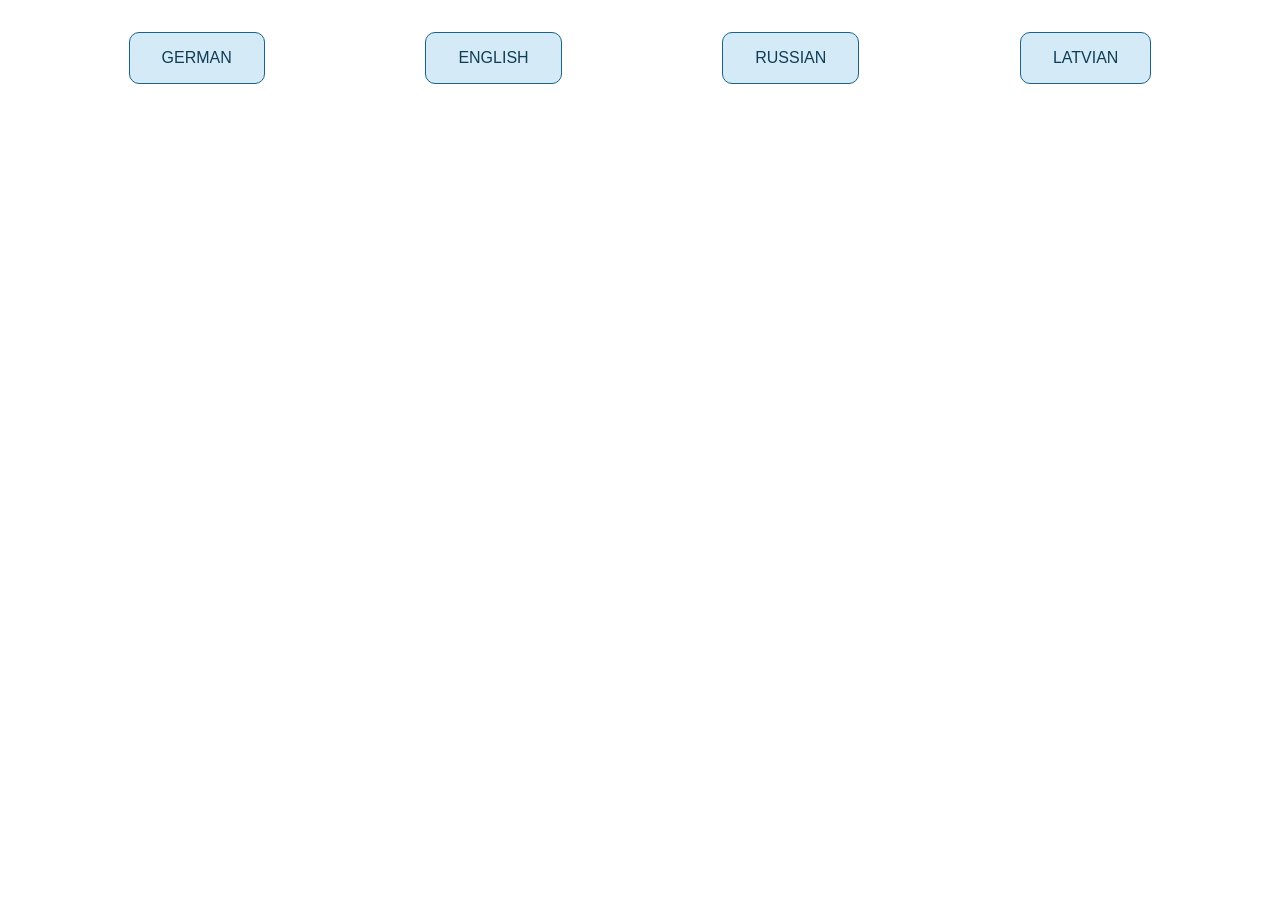
==== index.html @ 8a3ef65c ""first one"" ====
<!DOCTYPE html>
<html lang="en">
  <head>
    <meta charset="UTF-8" />
    <meta name="viewport" content="width=device-width, initial-scale=1.0" />
    <link rel="stylesheet" href="styles/normalize.css" />
    <link rel="stylesheet" href="styles/styles.css" />
    <title>Document</title>
  </head>
  <body>
    <div class="indexButtons">
      <a href="de.html">German</a>
      <a href="eng.html">English</a>
      <a href="ru.html">Russian</a>
      <a href="lv.html">Latvian</a>
    </div>
  </body>
</html>
---- styles/styles.css ----
/* Gblobal */

html {
    box-sizing: border-box;
}

body {
    font-family: Inter, Arial, Helvetica, sans-serif;
}

:root {
    --mainColor: hsl(201, 68%, 32%);
    --mainColorDark: hsl(201, 68%, 20%);
    --mainColorLight: hsl(201, 68%, 90%);
    --secondaryColor: hsl(199, 43%, 47%);
    --secondaryColorDark: hsl(199, 43%, 20%);
    --accentColor: hsl(177, 93%, 38%);
    --lightAccentColor: hsl(177, 93%, 90%);
}

h1, h3, p, a {
    color: var(--mainColorDark);
}


a {
    text-decoration: none;
    color: var(--mainColorLight);
    font-size: 1rem;
    text-transform: uppercase;
}

a:hover {
    color: hsl(201, 68%, 95%); 
}

.hover-underline-animation {
  display: inline-block;
  position: relative;
  
}
.hover-underline-animation::after {
  content: '';
  position: absolute;
  width: 100%;
  transform: scaleX(0);
  height: 2px;
  bottom: 0;
  left: 0;
  background-color: hsl(201, 68%, 95%); 
  transform-origin: bottom center;
  transition: transform 0.25s ease-out;
}
.hover-underline-animation:hover::after {
  transform: scaleX(1);
  transform-origin: bottom center;
}

ul {
    margin: 0 auto;
    font-size: 1.5rem;
}

li {
    list-style-type: none;
    display: inline-block;
    margin: 0.75rem 1rem;
}

img {
    width: 100%;
    max-width: 500px;
    height: auto;
    object-fit: cover;
    display: block;
    margin: auto;
}

/* Reusable */

.h3--designed {
    margin: 2rem 0;
    text-transform: uppercase;
    font-weight: 600;
    letter-spacing: 0.05rem;
    text-shadow: 1px 1px 5px hsl(0, 0%, 70%);
}

.sectionNav {
    width: 90%;
    height: 2rem;
    margin: auto;
}

.navFontColor {
    color: var(--mainColorLight);
}

.nav__paddings {
    padding: 0.5rem;
}

.grid {
    display: grid;
}

@media  screen and (min-width: 768px) {
    .grid--1x2 {
        grid-template-columns: 1fr 1fr;
    }
}

.imgBackShadow {
    box-shadow: 0 4px 8px 0 rgba(0, 0, 0, 0.2), 0 6px 20px 0 rgba(0, 0, 0, 0.19);
}

/* Reusable Color Schemes */

.navColor {
    background-color: var(--mainColorDark);
}

.textColor {
    color: var(--mainColorDark);
}

.greenBlueBackground {
    background-color: var(--lightAccentColor);
    box-shadow: 0 0px 8px 0 rgba(0, 0, 0, 0.1), 0 2px 5px 0 rgba(0, 0, 0, 0.1);
    box-shadow: 2px 2px 8px hsl(0, 0%, 90%);
    
}

.lightBlueBackground {
    background-color: var(--mainColorLight);
    box-shadow: 0 0px 8px 0 rgba(0, 0, 0, 0.1), 0 2px 5px 0 rgba(0, 0, 0, 0.1);
    box-shadow: 2px 2px 8px hsl(0, 0%, 90%);
    
}

.darkBlueBackground {
    background-color: hsl(199, 43%, 70%);
    box-shadow: 0 0px 8px 0 rgba(0, 0, 0, 0.1), 0 2px 5px 0 rgba(0, 0, 0, 0.1);
    box-shadow: 2px 2px 8px hsl(0, 0%, 90%);
}

.background__shadow {
    box-shadow: 2px 2px 10px var(--mainColor);
}


/* TopNavBar */

.topNav {
    padding: 0 2rem;
    margin: 0 auto;
    display: flex;
    justify-content: space-between;
    align-items: center;
}

@media screen and (max-width: 420px) {

    .heroImg {
        width: 300px;
    }
}

.phoneNumber {
    margin-top: 0.3rem;
    display: inline-block;
}

.phoneNumber::before {
    content: "";
    background-image: url(../assets/whatsapp-2.png);
    display: inline-block;
    background-size: 100%;
    height: 1.5rem;
    width: 1.5rem;
    position: relative;
    top: 0.3rem;
    margin-right: 0.5rem;
}

.phoneNumber::after {
    content: "|";
    margin: 0 0.5rem;
}

.langSelect {
    position: relative;
    width: 2rem;
    padding: 0.4rem 0;
}

.langSelect__menu {
    display: none;
    position: absolute;
    background-color: rgba(0, 0, 0, 0.05);
    box-shadow: 0px 8px 16px 0px rgba(0,0,0,0.2);
    border-radius: 10px;

    margin: 0.5rem 0;
    padding: 0.3rem 0.3rem;

    

    text-align: center;

    right: -20px;

}

.langSelect:hover .langSelect__menu {
    display: block;
}

.langSelect_menuItems {
    display: flex;
    flex-direction: column;
}

.langSelect_menuItems>a {
    color: red;
    padding: 0.5rem 1rem;
    min-width: 2rem;
}

.section__margin {
    margin: 1rem;
}

@media screen and (min-width: 1024px) {
    .section__margin {
        margin: 2rem;
    } 
}

/* Hero */

.hero {
    padding: 2rem;
    background-color: hsl(201, 68%, 97%);
}

.heroText {
    justify-self: center;
    padding-top: 3rem;
    font-size: 1.75rem;
    margin-bottom: 2.5rem;
}

.heroText>p {
    margin-bottom: 2.5rem;
}

.applyA {
    font-weight: 400;
    letter-spacing: 0.15rem;
    padding: 1rem 3rem;
    color: white;
    background-color: var(--mainColor);
    border-radius: 10px;
    border: 1px solid var(--mainColor);
}

@media screen and (min-width: 1024px) {
    .heroText {
        align-content: center;
    }
}

@media screen and (max-width: 768px) {
    .hero {
        padding: 2rem 0;
    }

    .heroText {
        text-align: center;
        
    }

    .heroImg {
        justify-self: center;
        object-fit: contain;
    }
}

/* Main Nav Bar */

.navUl {
    display: flex;
    justify-content: center;
    flex-flow: row wrap;
}

/* SECTIONS */

/* About Me Section */

.aboutMe {
    background-image: url(../assets/polygon-background.svg);
    background-color: rgba(255,255,255, 0.85);
    background-blend-mode: lighten;
}

.aboutMe>div {
    padding: 1rem;
    align-content: center;
}

.aboutMe>div>img {
    border-radius: 5px;
}

.aboutMe__textContainer>h3 {
    text-align: center;
}

.aboutMe__textContainer>p {
    max-width: 800px;
    text-indent: 0.5rem;
    padding: 0.5rem 0.5rem;
}

@media screen and (min-width: 1024px) {
    .aboutMe>div {
        padding: 0;
    }

    .aboutMe__textContainer>p {
        font-size: 0.875rem;
        margin: 1rem;
    }

}

@media screen and (max-width: 768px) {
    .aboutMe>div>p {
        text-align: center;
    }
}

/* My Approach Section */

.myApproach {
    padding: 0 3rem;
    text-align: center;
    margin-bottom: 3rem;
}

.myApproachCards {
    display: grid;
    grid-template-columns: 1fr 1fr 1fr;
    column-gap: 2rem;
    justify-items: center;
}

.card {
    display: grid;
    grid-template-rows: 50% 50%;

    min-height: 250px;

    min-width: 200px;
    max-width: 350px;

    

    border-radius: 15px;
    box-shadow: 0px 0px 10px 2px var(--mainColorLight);
}


.card>div {
    align-content: center;
}

.card>div>img {
    object-fit: contain;
    height: 100%;
}

.card>div>p {
    padding: 1rem;
    color: white;
    line-height: 2em;
}

.card>div:last-of-type {
    border-radius: 0 0 15px 15px;
    background-color: hsl(201, 68%, 35%);
}

@media screen and (max-width: 768px) {
    .myApproachCards {
        grid-template-rows: 1fr 1fr 1fr;
        grid-template-columns: 400px;
        row-gap: 2rem;
        align-items: center;
        justify-content: center;
    }

    .card {
        grid-template-rows: 60% 40%;
    }

    .cardOne {
        grid-row: 1;
    }

       .cardTwo {
        grid-row: 2;
    }

       .cardThree {
        grid-row: 3;
    }
}

/* Why Me Section */

.whyMeMainContainer {
    text-align: center;
    gap: 2rem;
    padding: 1rem;
}

.whyMeMainContainer>img {
    border-radius: 1.5rem;
    max-height: 600px;
    object-fit: cover;
    
  
}

.whyMeMainContainer>div {
    align-content: center;
}

.whyMe__li {
   height: 60%;
   align-content:center;
   border: 1px solid hsl(0, 0%, 80%);
   border-radius: 5%;
   box-shadow: 2px 2px 8px hsl(0, 0%, 90%);
   background-color: hsl(0, 0%, 99%);
}

.whyMe__li>li {
    padding: 0.25rem;
}

@media screen and (max-width: 768px) {
    .whyMeMainContainer {
        gap: 0;
    }

    .whyMe__li {
        height: 100%;
    }

    .whyMeMainContainer>img {
        width: 55%;
        transform: rotate(90deg);
        box-shadow: 2px 2px 8px hsl(0, 0%, 90%);;
        border: 1px solid hsl(0, 0%, 80%);
    }

    .upsideDownSmallScreensGrid {
        grid-column-start: 1;
        grid-row-start: 1;
    }
}

@media screen and (max-width: 370px) {
    .whyMe__li {
        height: 80%;
   }
}

@media screen and (max-width: 768px) {
    .whyMeMainContainer>img {
        margin-top: 2rem;
    }
}

@media screen and (min-width: 1080px) {
    .whyMe__li {
        width: 80%;
        margin: auto;
    }
}

@media screen and (min-width: 1920px) {
    .whyMe__li {
        width: 60%;
    }
}



/* Learning Process Section */

.learningProcess {
    margin: 0rem;
    text-align: center;
    background-image: linear-gradient(to bottom, white, hsl(201, 68%, 95%));
}

.learningProcess>p {
    padding: 1rem 2rem;
}

.learningProcess>p:last-of-type {
    font-weight: bold;
}

.learningProcess__pAccent {
    font-weight: bold;
}

.lastPaccent {
    color: var(--accentColor);
}



.learningProcess__aContainer {
    padding: 1.5rem 1rem;
    margin-bottom: 1rem;
    line-height: 1.5;
    background-color: var(--mainColor);
}

.learningProcess__aContainer>a {
    color: white;
}

.learningProcess__aContainer>a:hover {
    color: var(--lightAccentColor);
    transition: color 0.2s;
}

.learningProcess__aContainer__span {
    text-decoration: underline;
}

@media screen and (min-width: 1080px) {
    .learningProcess>p {
       width: 80%;
       margin: auto;
    }
}

@media screen and (min-width: 1920px) { 
    .learningProcess>p {
        width: 50%;
    }
}

/* Contact Me Section */
.contactMeForm {
    padding: 1rem;
    padding-bottom: 4.5rem;
    position: relative;
    width: 80%;
    margin: auto;

    background-color: rgba(0, 0, 0, 0.05);
    border-radius: 15px;

}

.contactMeSection>h3 {
    text-align: center;
}

label {
    display: block;
    padding: 0.5rem;
}

input, textarea {
    border-radius: 5px;
    border: 1px solid var(--mainColor);
    padding: 0.4rem;
    margin: 0.5rem 0.7rem;
    width: 95%;
}

textarea {
    resize: none;
}


.contactMeForm>button {
    margin: 1rem 0;
    padding: 0.5rem 0.8rem;
    width: 80%;
    position: absolute;
    left: 10%;
    
    
    color: white;
    background-color: var(--mainColor);
    border-radius: 10px;
    border: 1px solid var(--mainColor);

}

@media screen and (max-width: 768px) {
    .contactMeForm {
        width: 90%;
    }
}

@media screen and (min-width: 1024px) {
    .contactMeForm {
       width: 60%;
    }
}

/* @media screen and (min-width: 1920px) {
    .contactMeForm {
       width: 60%;
    }
} */

/* Footer */

.footerContainer {
    background-color: var(--mainColorLight);

    padding-top: 0.5rem;
    padding-bottom: 1rem;

    text-align: center;
}


.footerAnchor {
    color: black;
    text-transform: lowercase;
    text-decoration: underline;
}

.footerAnchor:hover {
    color: var(--secondaryColor);
}

.footerWhatsUp {
    text-decoration: underline;
}

.footerWhatsUp:hover {
    color: var(--secondaryColor);
}



/* Index Buttons Test */

.indexButtons {
    display: flex;
    justify-content: space-evenly;
}

.indexButtons>a {
    color: var(--mainColorDark);
    background-color: var(--mainColorLight);

    padding: 1rem 2rem;
    margin: 2rem;

    border-radius: 10px;
    border: 1px solid var(--mainColor);
}

.indexButtons>a:hover {
    background-color: hsl(201, 68%, 80%);
}

@media screen and (max-width: 768px) {
    .indexButtons {
        flex-direction: column;
        width: 70%;
        text-align: center;
        margin: auto;
    }
}
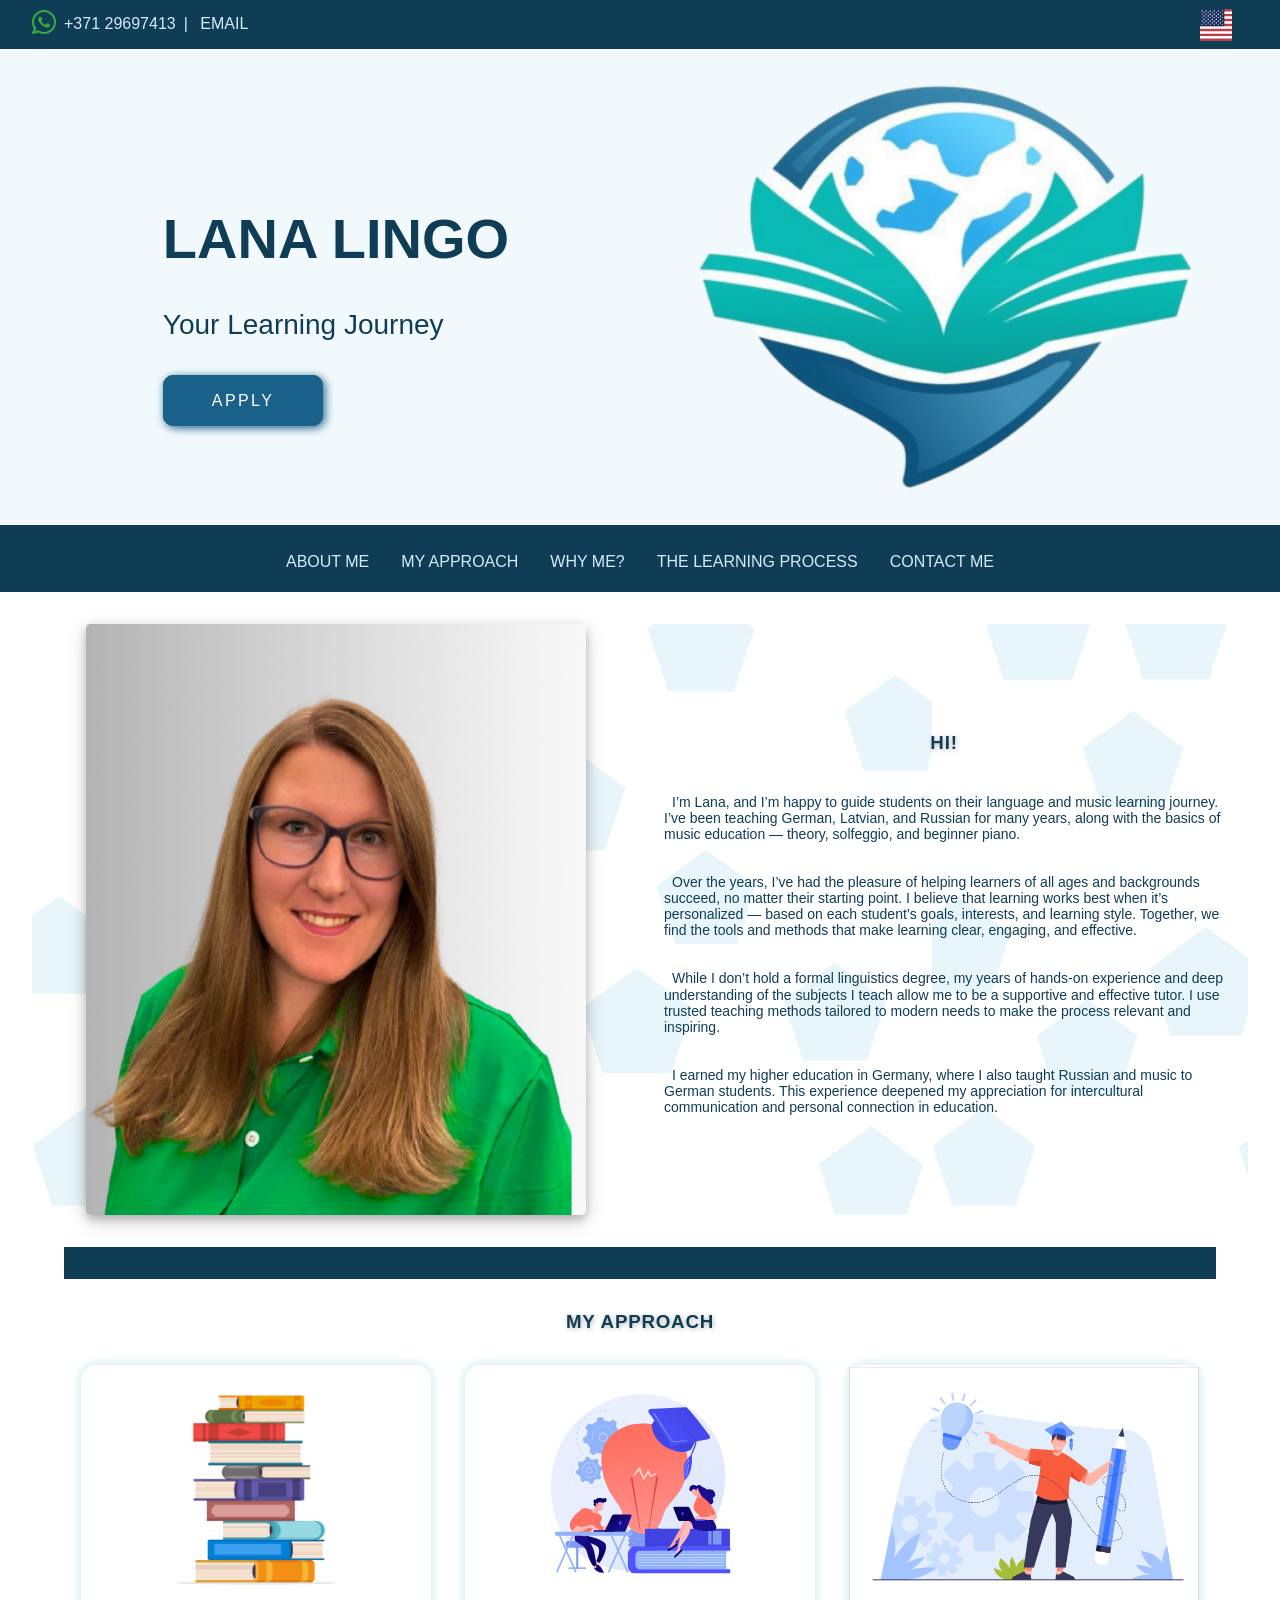
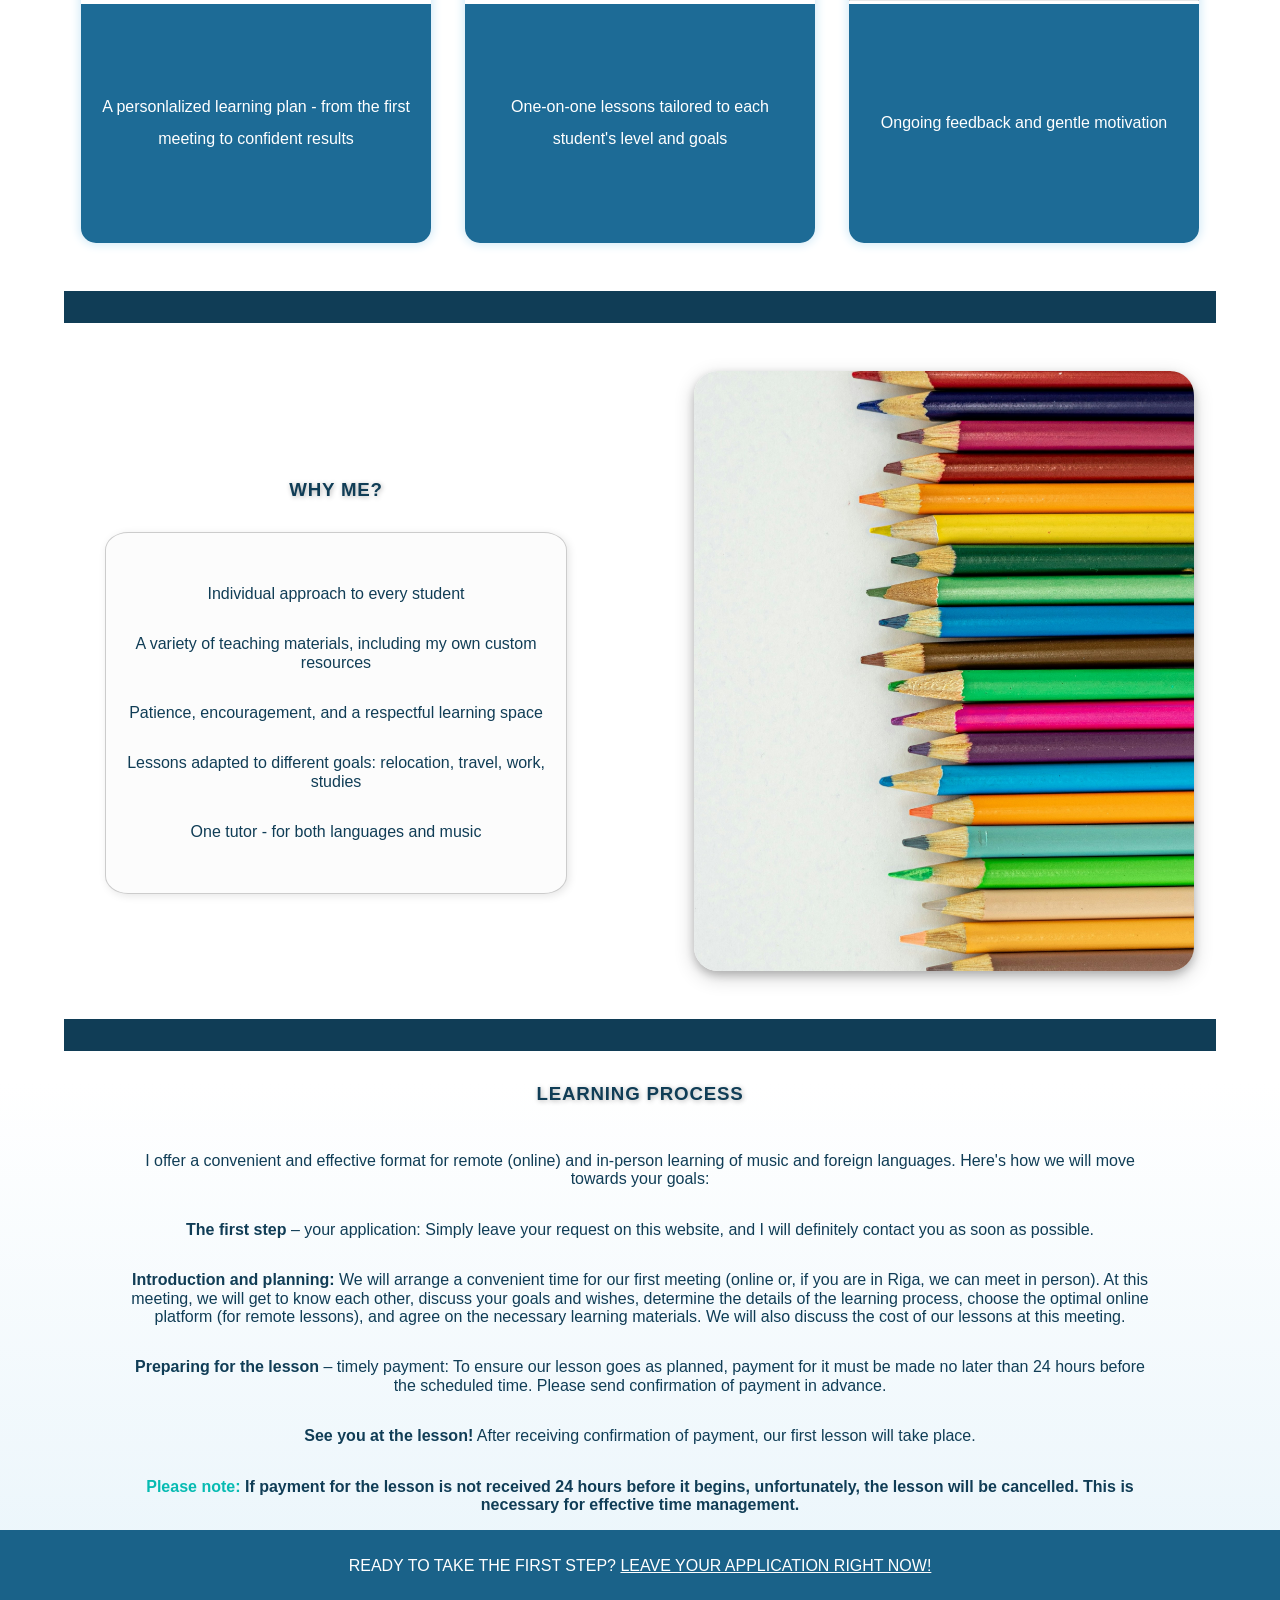
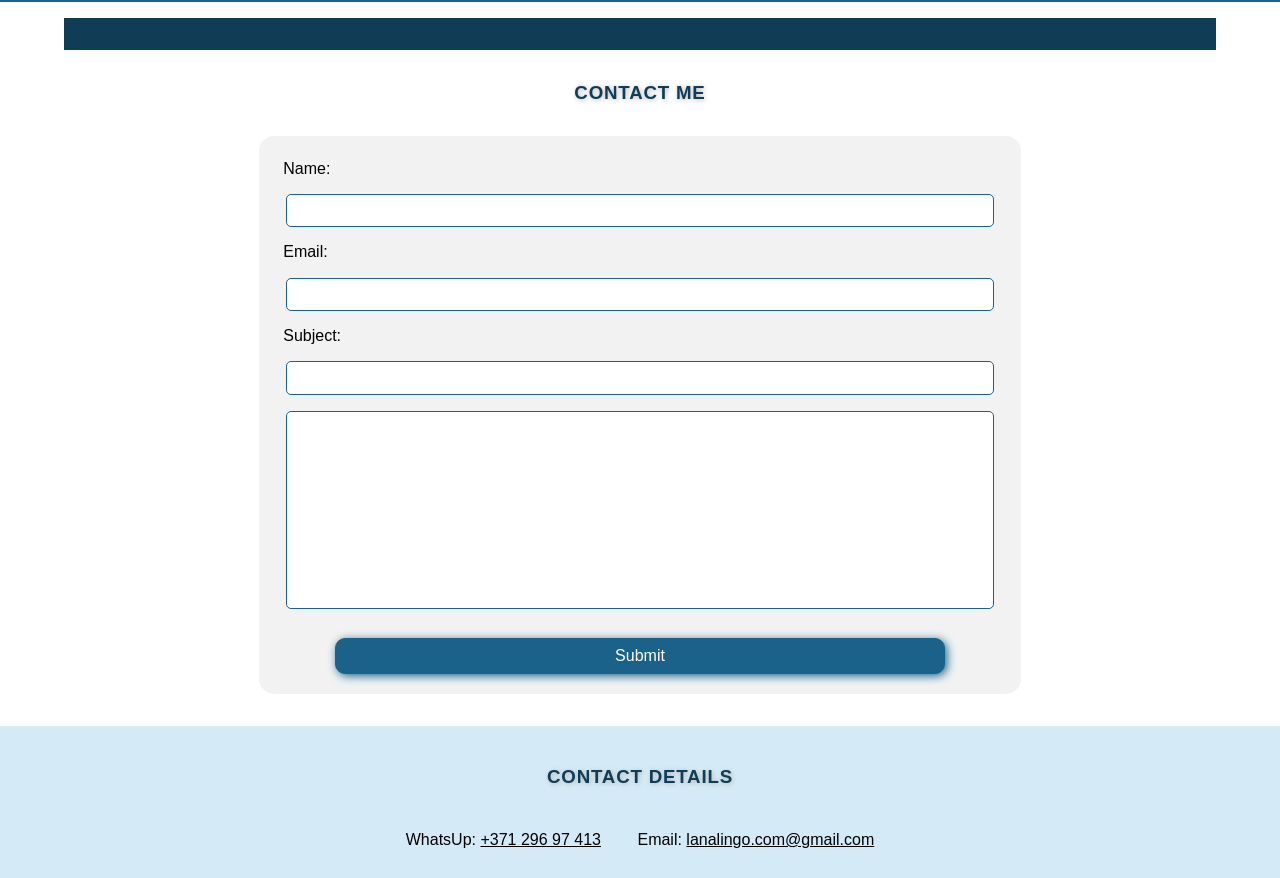
==== commit ea9edc79: "Language Selection Update" ====
--- a/index.html
+++ b/index.html
@@ -1,18 +1,298 @@
-<!DOCTYPE html>
+<!doctype html>
 <html lang="en">
   <head>
     <meta charset="UTF-8" />
     <meta name="viewport" content="width=device-width, initial-scale=1.0" />
     <link rel="stylesheet" href="styles/normalize.css" />
     <link rel="stylesheet" href="styles/styles.css" />
-    <title>Document</title>
+    <link rel="preconnect" href="https://fonts.googleapis.com" />
+    <link rel="preconnect" href="https://fonts.gstatic.com" crossorigin />
+    <link
+      href="https://fonts.googleapis.com/css2?family=Inter:ital,opsz,wght@0,14..32,100..900;1,14..32,100..900&display=swap"
+      rel="stylesheet"
+    />
+    <title>LanaLingo</title>
   </head>
   <body>
-    <div class="indexButtons">
-      <a href="de.html">German</a>
-      <a href="eng.html">English</a>
-      <a href="ru.html">Russian</a>
-      <a href="lv.html">Latvian</a>
-    </div>
+    <header>
+      <nav class="topNav navColor">
+        <div>
+          <p class="phoneNumber navFontColor">+371 29697413</p>
+          <a href="mailto:lanalingo.com@gmail.com" class="emailLang">Email</a>
+        </div>
+        <div class="langSelect">
+          <a><img class="langAImg" src="assets/us.svg" alt="" /></a>
+          <div class="langSelect__menu">
+            <div class="langSelect_menuItems">
+              <button class="langBtn">
+                <img class="langBtnImg" src="assets/lv.svg" alt="" />
+              </button>
+              <button class="langBtn">
+                <img class="langBtnImg" src="assets/de.svg" alt="" />
+              </button>
+              <button class="langBtn">
+                <img class="langBtnImg" src="assets/ru.svg" alt="" />
+              </button>
+            </div>
+          </div>
+        </div>
+      </nav>
+    </header>
+    <section class="hero grid grid--1x2">
+      <div class="heroText textColor">
+        <h1>LANA LINGO</h1>
+        <p id="heroCredo">Your Learning Journey</p>
+        <a
+          href="https://docs.google.com/forms/d/e/1FAIpQLSdjYPEF-amxpKER_M48KT8cECyjsPTVR51ip82MBuevzfhaZA/viewform"
+          class="applyA background__shadow darkBlueBackground"
+          id="heroApply"
+          >Apply</a
+        >
+      </div>
+      <img class="heroImg" src="assets/LanaLingo_noBack2.png" alt="" />
+    </section>
+    <nav class="navColor">
+      <ul class="navUl nav__paddings">
+        <li>
+          <a
+            class="hover-underline-animation"
+            href="#aboutMe"
+            id="topNavAboutMe"
+            >About Me</a
+          >
+        </li>
+        <li>
+          <a
+            class="hover-underline-animation"
+            href="#myApproach"
+            id="topNavMyApproach"
+            >My Approach</a
+          >
+        </li>
+        <li>
+          <a class="hover-underline-animation" href="#whyMe" id="topNavWhyMe"
+            >Why me?</a
+          >
+        </li>
+        <li>
+          <a
+            class="hover-underline-animation"
+            href="#learningProcess"
+            id="topNavLearningProcess"
+            >The learning process</a
+          >
+        </li>
+        <li>
+          <a
+            class="hover-underline-animation"
+            href="#contactMe"
+            id="topNavContactMe"
+            >Contact Me</a
+          >
+        </li>
+      </ul>
+    </nav>
+
+    <section id="aboutMe" class="aboutMe section__margin grid grid--1x2">
+      <div>
+        <img
+          class="imgBackShadow"
+          src="assets/LanaCV.JPEG"
+          alt="picture of me"
+        />
+      </div>
+      <div class="aboutMe__textContainer">
+        <h3 class="h3--designed" id="abouMeHi">Hi!</h3>
+        <p id="aboutMeColumnOne">
+          I’m Lana, and I’m happy to guide students on their language and music
+          learning journey. I’ve been teaching German, Latvian, and Russian for
+          many years, along with the basics of music education — theory,
+          solfeggio, and beginner piano.
+        </p>
+        <p id="aboutMeColumnTwo">
+          Over the years, I’ve had the pleasure of helping learners of all ages
+          and backgrounds succeed, no matter their starting point. I believe
+          that learning works best when it’s personalized — based on each
+          student’s goals, interests, and learning style. Together, we find the
+          tools and methods that make learning clear, engaging, and effective.
+        </p>
+        <p id="aboutMeColumnThree">
+          While I don’t hold a formal linguistics degree, my years of hands-on
+          experience and deep understanding of the subjects I teach allow me to
+          be a supportive and effective tutor. I use trusted teaching methods
+          tailored to modern needs to make the process relevant and inspiring.
+        </p>
+        <p id="aboutMeColumnFour">
+          I earned my higher education in Germany, where I also taught Russian
+          and music to German students. This experience deepened my appreciation
+          for intercultural communication and personal connection in education.
+        </p>
+      </div>
+    </section>
+
+    <div class="sectionNav navColor"></div>
+
+    <section id="myApproach" class="myApproach section__margin">
+      <h3 class="h3--designed" id="myApproachHeading">My Approach</h3>
+
+      <div class="myApproachCards">
+        <div class="card cardOne">
+          <div><img src="assets/books_small.jpg" alt="" /></div>
+          <div>
+            <p id="myApproachColumnOne">
+              A personlalized learning plan - from the first meeting to
+              confident results
+            </p>
+          </div>
+        </div>
+
+        <div class="card cardTwo">
+          <div><img src="assets/books_small1.svg" alt="" /></div>
+          <div>
+            <p id="myApproachColumnTwo">
+              One-on-one lessons tailored to each student's level and goals
+            </p>
+          </div>
+        </div>
+
+        <div class="card cardThree">
+          <div><img src="assets/books_small2.jpg" alt="" /></div>
+          <div>
+            <p id="myApproachColumnThree">
+              Ongoing feedback and gentle motivation
+            </p>
+          </div>
+        </div>
+      </div>
+    </section>
+
+    <div class="sectionNav navColor"></div>
+
+    <section id="whyMe" class="section__margin textColor">
+      <div class="whyMeMainContainer grid grid--1x2">
+        <div>
+          <h3 class="h3--designed" id="whyMeHeading">Why me?</h3>
+          <div class="whyMe__li">
+            <li id="whyMeRowOne">Individual approach to every student</li>
+            <li id="whyMeRowTwo">
+              A variety of teaching materials, including my own custom resources
+            </li>
+            <li id="whyMeRowThree">
+              Patience, encouragement, and a respectful learning space
+            </li>
+            <li id="whyMeRowFour">
+              Lessons adapted to different goals: relocation, travel, work,
+              studies
+            </li>
+            <li id="whyMeRowFive">One tutor - for both languages and music</li>
+          </div>
+        </div>
+        <img class="imgBackShadow" src="assets/pencils.jpg" alt="" />
+      </div>
+    </section>
+
+    <div class="sectionNav navColor"></div>
+
+    <section
+      id="learningProcess"
+      class="learningProcess section__margin textColor"
+    >
+      <h3 class="h3--designed" id="learningProcessHeading">Learning process</h3>
+      <p id="learningProcessColumnOne">
+        I offer a convenient and effective format for remote (online) and
+        in-person learning of music and foreign languages. Here's how we will
+        move towards your goals:
+      </p>
+      <p id="learningProcessColumnTwo">
+        <span class="learningProcess__pAccent">The first step</span> – your
+        application: Simply leave your request on this website, and I will
+        definitely contact you as soon as possible.
+      </p>
+      <p id="learningProcessColumnThree">
+        <span class="learningProcess__pAccent">Introduction and planning:</span>
+        We will arrange a convenient time for our first meeting (online or, if
+        you are in Riga, we can meet in person). At this meeting, we will get to
+        know each other, discuss your goals and wishes, determine the details of
+        the learning process, choose the optimal online platform (for remote
+        lessons), and agree on the necessary learning materials. We will also
+        discuss the cost of our lessons at this meeting.
+      </p>
+      <p id="learningProcessColumnFour">
+        <span class="learningProcess__pAccent">Preparing for the lesson</span> –
+        timely payment: To ensure our lesson goes as planned, payment for it
+        must be made no later than 24 hours before the scheduled time. Please
+        send confirmation of payment in advance.
+      </p>
+      <p id="learningProcessColumnFive">
+        <span class="learningProcess__pAccent">See you at the lesson!</span>
+        After receiving confirmation of payment, our first lesson will take
+        place.
+      </p>
+      <p id="learningProcessColumnSix">
+        <span class="learningProcess__pAccent lastPaccent">Please note:</span>
+        If payment for the lesson is not received 24 hours before it begins,
+        unfortunately, the lesson will be cancelled. This is necessary for
+        effective time management.
+      </p>
+      <div class="learningProcess__aContainer">
+        <a
+          href="https://docs.google.com/forms/d/e/1FAIpQLSdjYPEF-amxpKER_M48KT8cECyjsPTVR51ip82MBuevzfhaZA/viewform"
+          id="learningProcessBottomText"
+          >Ready to take the first step?
+          <span class="learningProcess__aContainer__span"
+            >Leave your application right now!</span
+          >
+        </a>
+      </div>
+    </section>
+
+    <div class="sectionNav navColor"></div>
+
+    <section id="contactMe" class="contactMeSection section__margin feedback">
+      <h3 class="h3--designed" id="contactMeHeader">Contact me</h3>
+      <div>
+        <form class="contactMeForm" action="">
+          <div>
+            <label id="contactMeNameLabel" for="name">Name:</label>
+            <input id="name" type="text" name="senders_name" />
+          </div>
+          <div>
+            <label id="contactMeEmailLabel" for="email">Email:</label>
+            <input id="email" type="email" name="email" />
+          </div>
+          <div>
+            <label id="contactMeSubjectLabel" for="subject">Subject:</label>
+            <input id="subject" type="text" />
+          </div>
+          <div>
+            <textarea id="textAreaLang" name="" cols="30" rows="10"></textarea>
+          </div>
+          <button
+            class="background__shadow"
+            type="submit"
+            id="contactMeSubmitButton"
+          >
+            Submit
+          </button>
+        </form>
+      </div>
+    </section>
+
+    <footer>
+      <div class="footerContainer">
+        <h3 class="h3--designed" id="footerHeader">Contact Details</h3>
+        <div class="footerItemListContainer grid--1x2">
+          <li>WhatsUp: <span class="footerWhatsUp">+371 296 97 413</span></li>
+          <li>
+            <span class="emailLang">Email</span>:
+            <a class="footerAnchor" href="mailto:lanalingo.com@gmail.com"
+              >lanalingo.com@gmail.com</a
+            >
+          </li>
+        </div>
+      </div>
+    </footer>
+    <script src="scripts/langPush.js"></script>
+    <script src="scripts/langGet.js"></script>
   </body>
 </html>
--- a/styles/styles.css
+++ b/styles/styles.css
@@ -189,6 +189,7 @@
 }
 
 .langSelect {
+    margin: 0 1rem;
     position: relative;
     width: 2rem;
     padding: 0.4rem 0;
@@ -221,10 +222,27 @@
     flex-direction: column;
 }
 
+/* Redundant */
 .langSelect_menuItems>a {
     color: red;
     padding: 0.5rem 1rem;
     min-width: 2rem;
+}
+
+.langSelect_menuItems>button {
+    padding: 0.5rem 1rem;
+    min-width: 4rem;
+
+    border: 0;
+    object-fit: fill;
+
+    background-color: transparent;
+}
+
+.langSelect_menuItems>a:hover, 
+.langSelect_menuItems>button:hover {
+    background-color: rgba(0, 0, 0, 0.10);
+    border-radius: 8px;
 }
 
 .section__margin {
@@ -593,7 +611,6 @@
 textarea {
     resize: none;
 }
-
 
 .contactMeForm>button {
     margin: 1rem 0;
@@ -622,11 +639,6 @@
     }
 }
 
-/* @media screen and (min-width: 1920px) {
-    .contactMeForm {
-       width: 60%;
-    }
-} */
 
 /* Footer */
 
